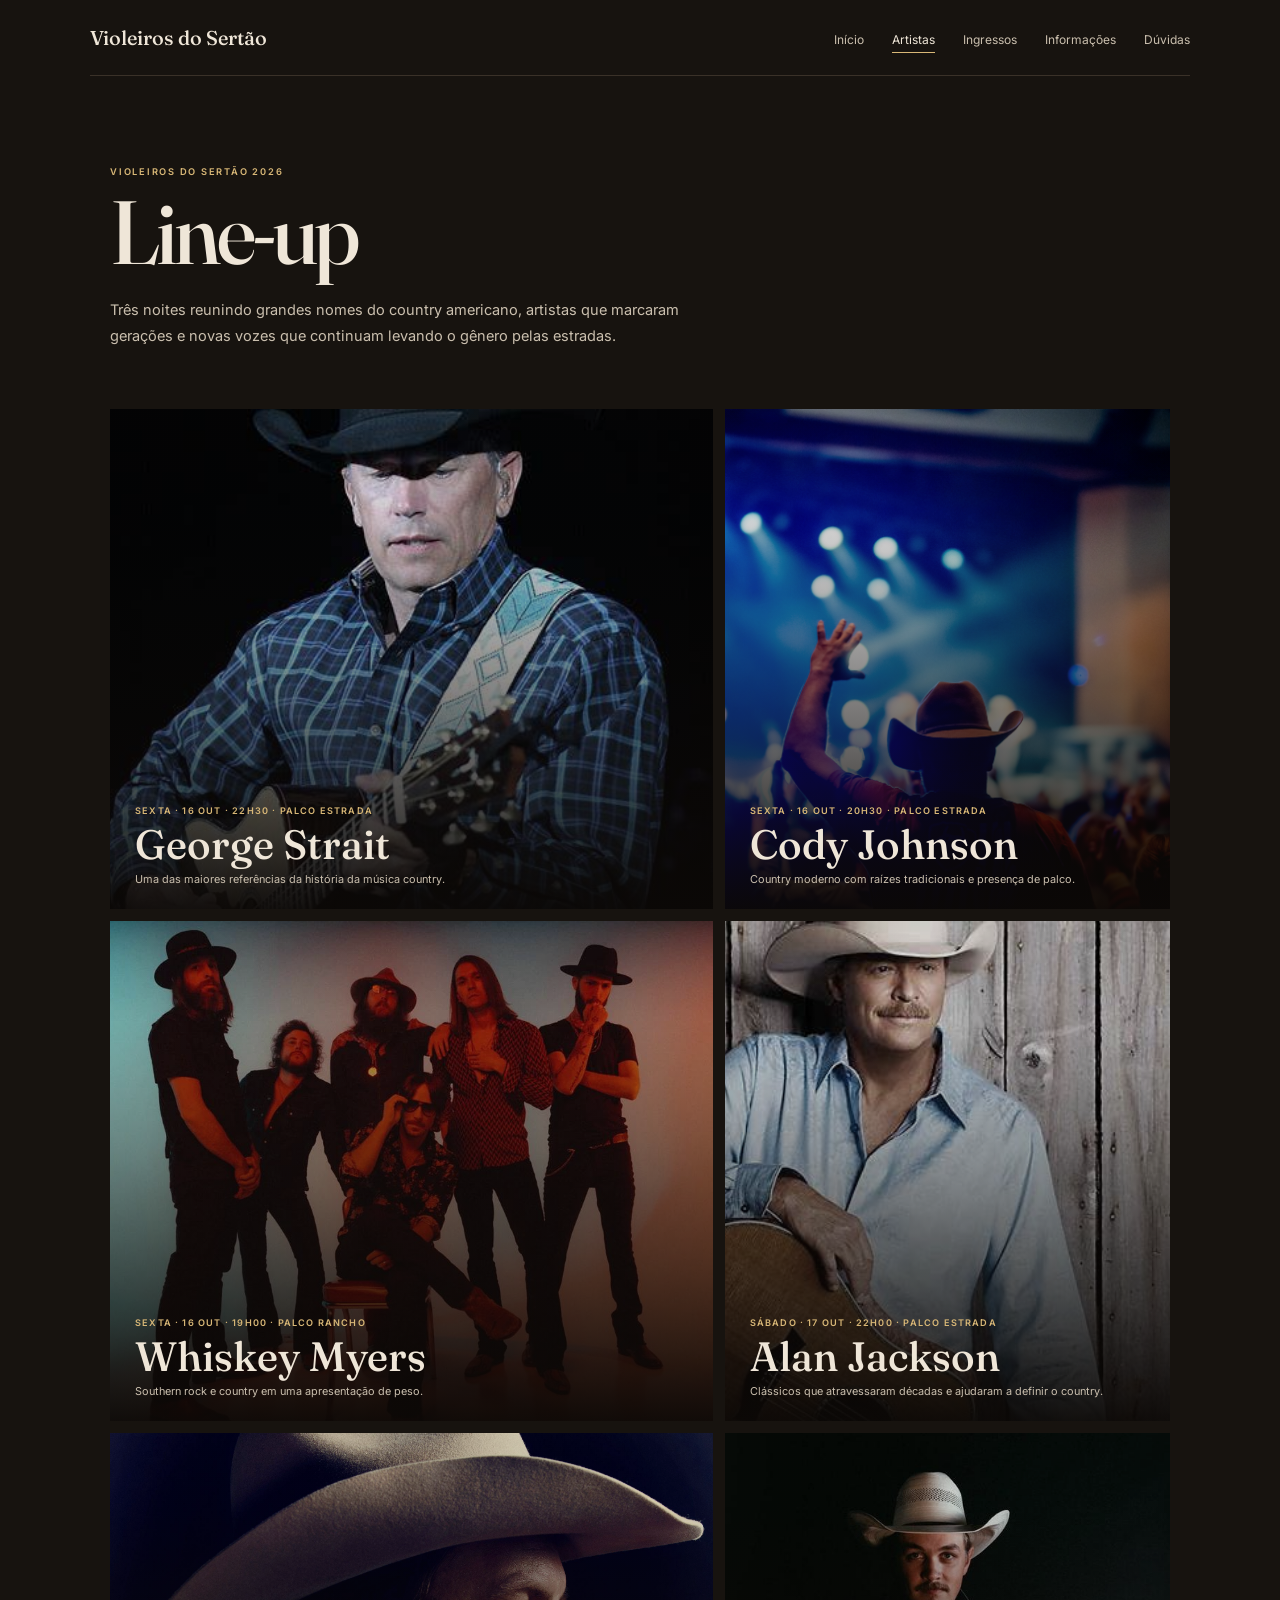
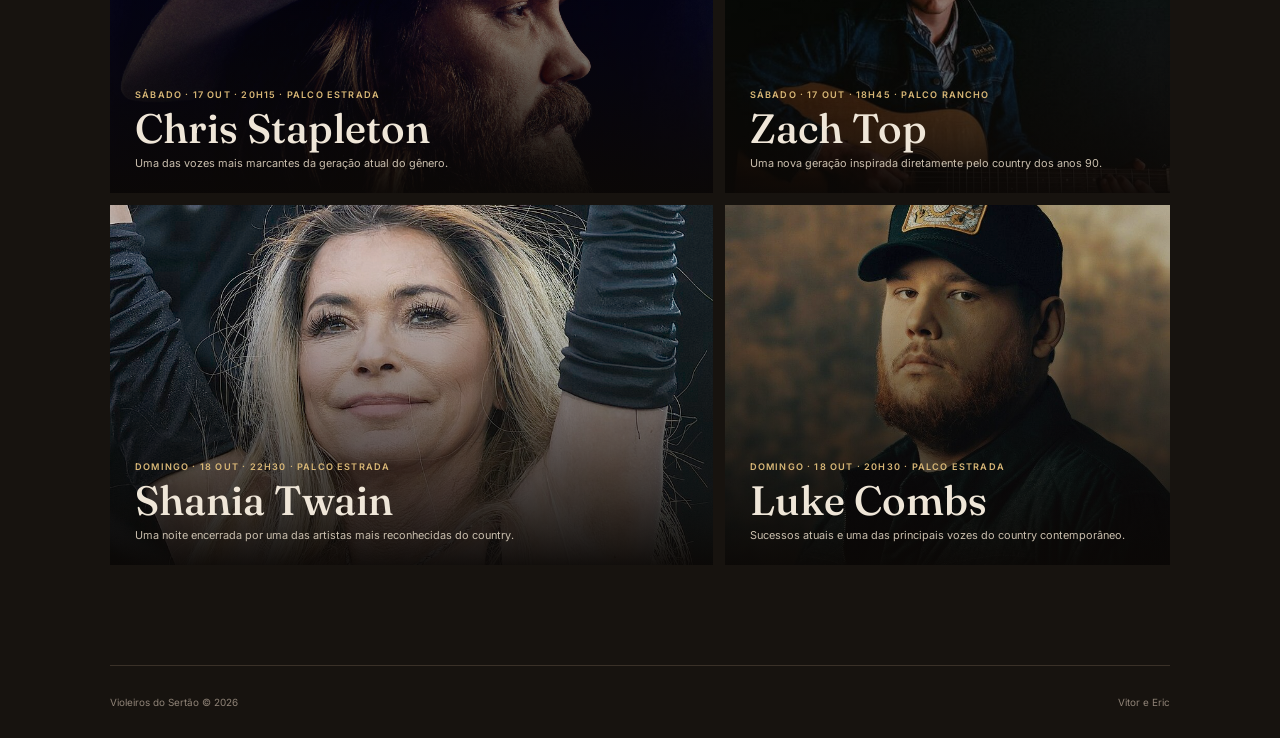
==== pages/artistas.html @ c416d4e2 "pt3" ====
<!DOCTYPE html>
<html lang="pt-BR">

<head>
<meta charset="UTF-8">
<meta name="viewport" content="width=device-width, initial-scale=1, viewport-fit=cover">
<title>Line-up | Violeiros do Sertão</title>

<link rel="preconnect" href="https://fonts.googleapis.com">
<link rel="preconnect" href="https://fonts.gstatic.com" crossorigin>
<link href="https://fonts.googleapis.com/css2?family=Fraunces:opsz,wght@9..144,400;9..144,500;9..144,600&family=Inter:wght@400;500;600&display=swap" rel="stylesheet">

<link rel="stylesheet" href="../styles/artistas.css">
</head>

<body>

<header class="cabecalho">

    <a href="../index.html" class="logo">
        Violeiros do Sertão
    </a>

    <nav>
        <a href="../index.html">Início</a>
        <a href="artistas.html">Artistas</a>
        <a href="ingressos.html">Ingressos</a>
        <a href="informacoes.html">Informações</a>
        <a href="contato.html">Dúvidas</a>
    </nav>

</header>

<main>

<section class="lineup">

    <header class="titulo">

        <span>VIOLEIROS DO SERTÃO 2026</span>

        <h1>Line-up</h1>

        <p>
            Três noites reunindo grandes nomes do country americano, artistas que marcaram gerações e novas vozes que continuam levando o gênero pelas estradas.
        </p>

    </header>

    <div class="artistas">

        <article class="artista">

            <img
                src="../img/george-strait.jpg"
                alt="George Strait"
                onerror="this.onerror=null;this.src='../img/hero.jpg';"
            >

            <div>
                <small>SEXTA · 16 OUT · 22H30 · PALCO ESTRADA</small>
                <h2>George Strait</h2>
                <p>Uma das maiores referências da história da música country.</p>
            </div>

        </article>

        <article class="artista">

            <img
                src="../img/cody-johnson.jpg"
                alt="Cody Johnson"
                onerror="this.onerror=null;this.src='../img/hero.jpg';"
            >

            <div>
                <small>SEXTA · 16 OUT · 20H30 · PALCO ESTRADA</small>
                <h2>Cody Johnson</h2>
                <p>Country moderno com raízes tradicionais e presença de palco.</p>
            </div>

        </article>

        <article class="artista">

            <img
                src="../img/whiskey-myers.jpg"
                alt="Whiskey Myers"
                onerror="this.onerror=null;this.src='../img/hero.jpg';"
            >

            <div>
                <small>SEXTA · 16 OUT · 19H00 · PALCO RANCHO</small>
                <h2>Whiskey Myers</h2>
                <p>Southern rock e country em uma apresentação de peso.</p>
            </div>

        </article>

        <article class="artista">

            <img
                src="../img/alan-jackson.jpg"
                alt="Alan Jackson"
                onerror="this.onerror=null;this.src='../img/hero.jpg';"
            >

            <div>
                <small>SÁBADO · 17 OUT · 22H00 · PALCO ESTRADA</small>
                <h2>Alan Jackson</h2>
                <p>Clássicos que atravessaram décadas e ajudaram a definir o country.</p>
            </div>

        </article>

        <article class="artista">

            <img
                src="../img/chris-stapleton.jpg"
                alt="Chris Stapleton"
                onerror="this.onerror=null;this.src='../img/hero.jpg';"
            >

            <div>
                <small>SÁBADO · 17 OUT · 20H15 · PALCO ESTRADA</small>
                <h2>Chris Stapleton</h2>
                <p>Uma das vozes mais marcantes da geração atual do gênero.</p>
            </div>

        </article>

        <article class="artista">

            <img
                src="../img/zach-top.jpg"
                alt="Zach Top"
                onerror="this.onerror=null;this.src='../img/hero.jpg';"
            >

            <div>
                <small>SÁBADO · 17 OUT · 18H45 · PALCO RANCHO</small>
                <h2>Zach Top</h2>
                <p>Uma nova geração inspirada diretamente pelo country dos anos 90.</p>
            </div>

        </article>

        <article class="artista">

            <img
                src="../img/shania-twain.jpg"
                alt="Shania Twain"
                onerror="this.onerror=null;this.src='../img/hero.jpg';"
            >

            <div>
                <small>DOMINGO · 18 OUT · 22H30 · PALCO ESTRADA</small>
                <h2>Shania Twain</h2>
                <p>Uma noite encerrada por uma das artistas mais reconhecidas do country.</p>
            </div>

        </article>

        <article class="artista">

            <img
                src="../img/luke-combs.jpg"
                alt="Luke Combs"
                onerror="this.onerror=null;this.src='../img/hero.jpg';"
            >

            <div>
                <small>DOMINGO · 18 OUT · 20H30 · PALCO ESTRADA</small>
                <h2>Luke Combs</h2>
                <p>Sucessos atuais e uma das principais vozes do country contemporâneo.</p>
            </div>

        </article>

    </div>

</section>

</main>

<footer class="rodape">

    <p>Violeiros do Sertão © 2026</p>
    <p>Vitor e Eric</p>

</footer>

</body>
</html>
---- styles/artistas.css ----
:root{
    --bg:#17130f;
    --surface:#221c17;
    --surface-light:#2a221b;
    --wine:#6e2536;
    --wine-light:#873149;
    --cream:#efe6d8;
    --cream-soft:#cabfae;
    --gold:#d9b877;
    --border:#3a3128;
    --muted:#8f8377;
}

*{
    box-sizing:border-box;
}

html{
    scroll-behavior:smooth;
}

body{
    margin:0;
    min-width:320px;
    background:var(--bg);
    color:var(--cream);
    font-family:"Inter",sans-serif;
    overflow-x:hidden;
}

a{
    color:inherit;
    text-decoration:none;
}

img{
    display:block;
    width:100%;
}

.cabecalho{
    width:min(1100px,calc(100% - 48px));
    min-height:76px;
    margin:0 auto;
    border-bottom:1px solid var(--border);
    display:flex;
    align-items:center;
    justify-content:space-between;
    gap:40px;
}

.logo{
    font-family:"Fraunces",serif;
    font-size:1.25rem;
    font-weight:500;
}

.cabecalho nav{
    display:flex;
    align-items:center;
    gap:28px;
}

.cabecalho nav a{
    position:relative;
    padding:29px 0 26px;
    color:var(--cream-soft);
    font-size:.75rem;
    transition:color .2s ease;
}

.cabecalho nav a:hover{
    color:var(--cream);
}

.cabecalho nav a:nth-child(2){
    color:var(--cream);
}

.cabecalho nav a:nth-child(2)::after{
    content:"";
    position:absolute;
    left:0;
    bottom:20px;
    width:100%;
    height:1px;
    background:var(--gold);
}

.lineup{
    width:min(1060px,calc(100% - 48px));
    margin:0 auto;
    padding:90px 0 100px;
}

.titulo{
    max-width:700px;
    margin-bottom:60px;
}

.titulo > span{
    display:block;
    margin-bottom:15px;
    color:var(--gold);
    font-size:.58rem;
    font-weight:600;
    letter-spacing:.19em;
}

.titulo h1{
    margin:0;
    font-family:"Fraunces",serif;
    font-size:clamp(4rem,7vw,6rem);
    font-weight:500;
    line-height:.9;
    letter-spacing:-.04em;
}

.titulo p{
    max-width:570px;
    margin:24px 0 0;
    color:var(--cream-soft);
    font-size:.91rem;
    line-height:1.8;
}

.artistas{
    display:grid;
    grid-template-columns:1.15fr .85fr;
    gap:12px;
}

.artista{
    position:relative;
    min-height:360px;
    overflow:hidden;
    background:var(--surface);
}

.artista:nth-child(1),
.artista:nth-child(4){
    min-height:500px;
}

.artista img{
    position:absolute;
    inset:0;
    width:100%;
    height:100%;
    object-fit:cover;
    object-position:center 18%;
    filter:saturate(.85) brightness(.9);
    transition:
        transform .5s ease,
        filter .5s ease;
}

.artista:nth-child(1) img{
    object-position:center 14%;
}

.artista:nth-child(2) img{
    object-position:center 18%;
}

.artista:hover img{
    transform:scale(1.03);
    filter:saturate(.95) brightness(1);
}

.artista::after{
    content:"";
    position:absolute;
    inset:0;
    background:
        linear-gradient(
            to top,
            rgba(11,8,6,.96) 0%,
            rgba(11,8,6,.3) 55%,
            rgba(11,8,6,.04) 80%
        );
}

.artista > div{
    position:absolute;
    z-index:2;
    left:25px;
    right:25px;
    bottom:23px;
}

.artista small{
    display:block;
    margin-bottom:8px;
    color:var(--gold);
    font-size:.57rem;
    font-weight:600;
    letter-spacing:.13em;
}

.artista h2{
    margin:0;
    font-family:"Fraunces",serif;
    font-size:clamp(2rem,3.2vw,3.2rem);
    font-weight:500;
    line-height:1;
}

.artista p{
    margin:7px 0 0;
    color:var(--cream-soft);
    font-size:.68rem;
}

.rodape{
    width:min(1060px,calc(100% - 48px));
    margin:0 auto;
    padding:30px 0;
    border-top:1px solid var(--border);
    display:flex;
    justify-content:space-between;
    gap:25px;
}

.rodape p{
    margin:0;
    color:var(--muted);
    font-size:.62rem;
}

@media(max-width:800px){

    .cabecalho{
        width:calc(100% - 40px);
        padding:18px 0;
        align-items:flex-start;
    }

    .cabecalho nav{
        max-width:65%;
        flex-wrap:wrap;
        justify-content:flex-end;
        gap:10px 18px;
    }

    .cabecalho nav a{
        padding:4px 0;
    }

    .cabecalho nav a:nth-child(2)::after{
        bottom:0;
    }

    .lineup{
        width:calc(100% - 40px);
        padding:65px 0 80px;
    }

    .artistas{
        grid-template-columns:1fr 1fr;
    }

    .artista,
    .artista:nth-child(1),
    .artista:nth-child(4){
        min-height:390px;
    }
}

@media(max-width:600px){

    .cabecalho{
        display:block;
    }

    .logo{
        display:block;
        margin-bottom:17px;
    }

    .cabecalho nav{
        max-width:none;
        justify-content:flex-start;
    }

    .cabecalho nav a{
        font-size:.68rem;
    }

    .titulo{
        margin-bottom:40px;
    }

    .titulo h1{
        font-size:3.8rem;
    }

    .artistas{
        display:flex;
        flex-direction:column;
        gap:10px;
    }

    .artista,
    .artista:nth-child(1),
    .artista:nth-child(4){
        width:100%;
        min-height:0;
        height:390px;
    }

    .artista > div{
        left:20px;
        right:20px;
        bottom:20px;
    }

    .artista h2{
        font-size:2.2rem;
    }

    .rodape{
        width:calc(100% - 40px);
        flex-direction:column;
        gap:7px;
    }
}
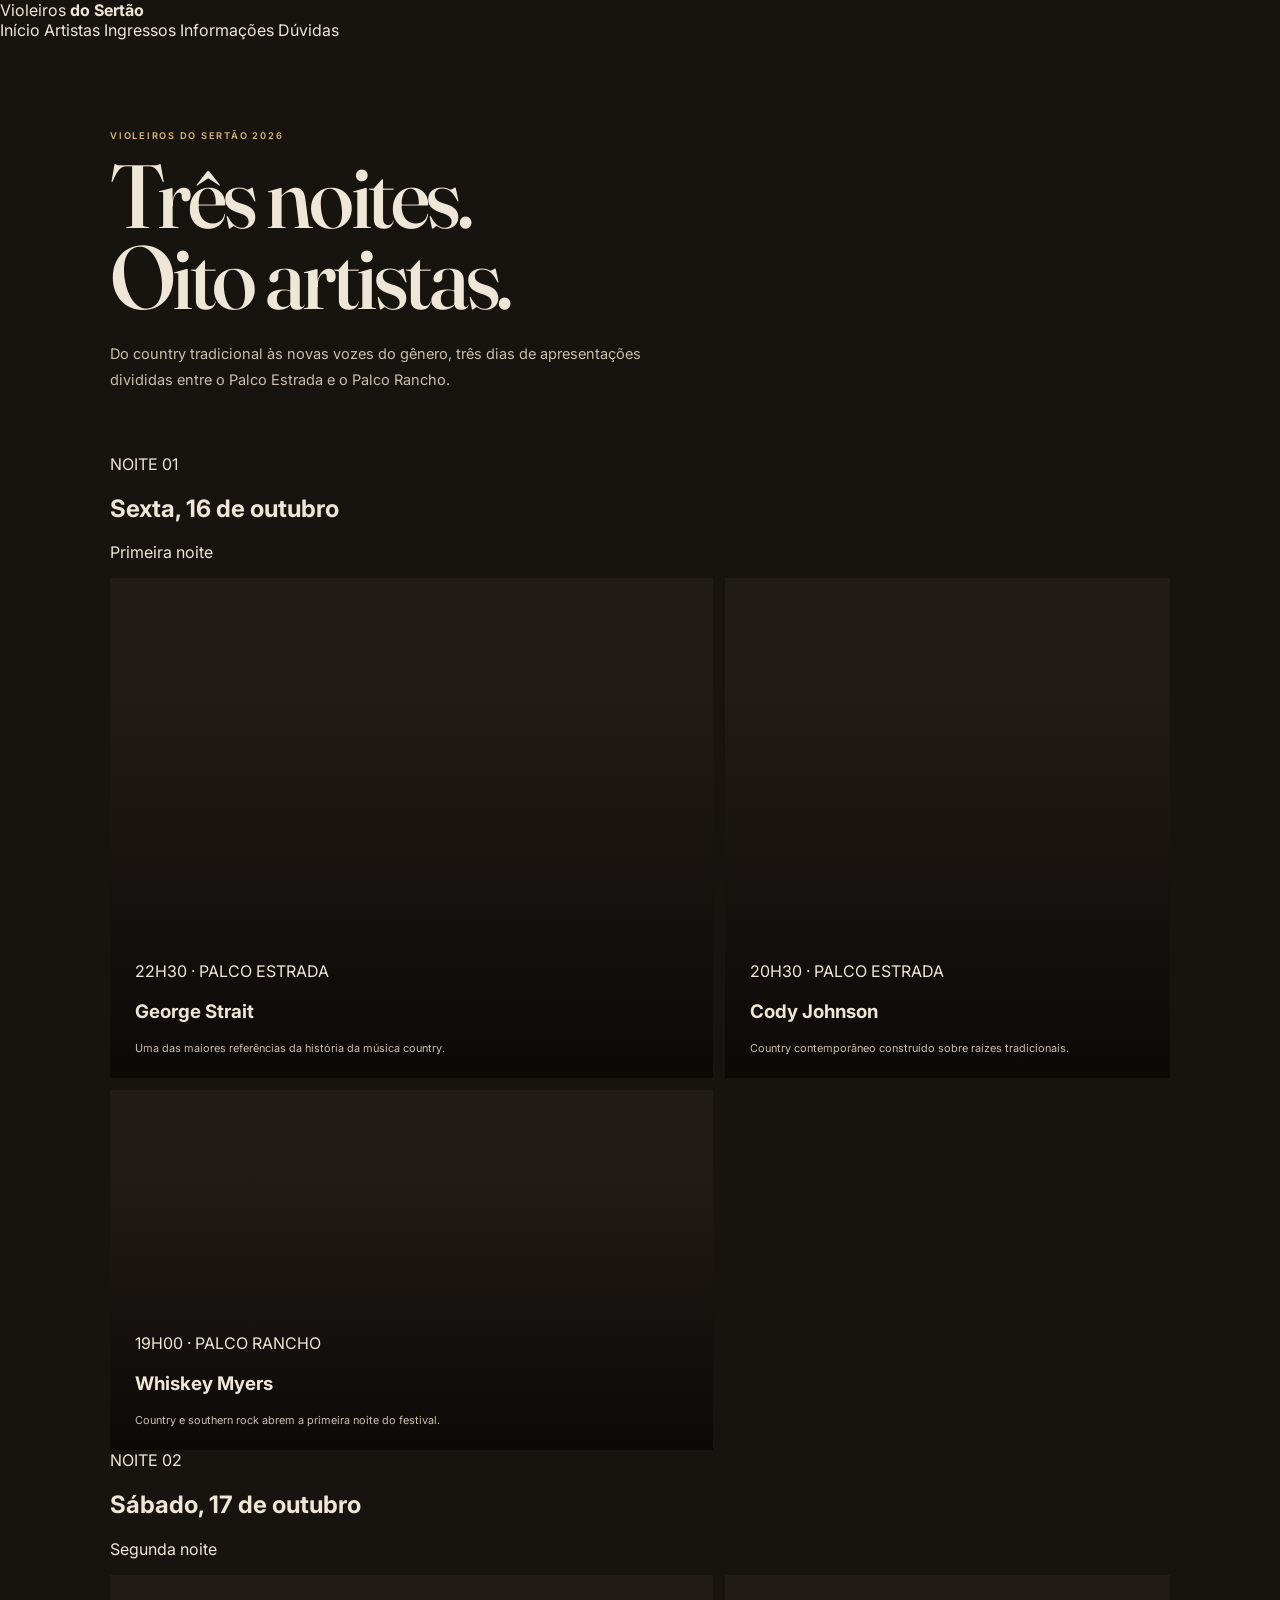
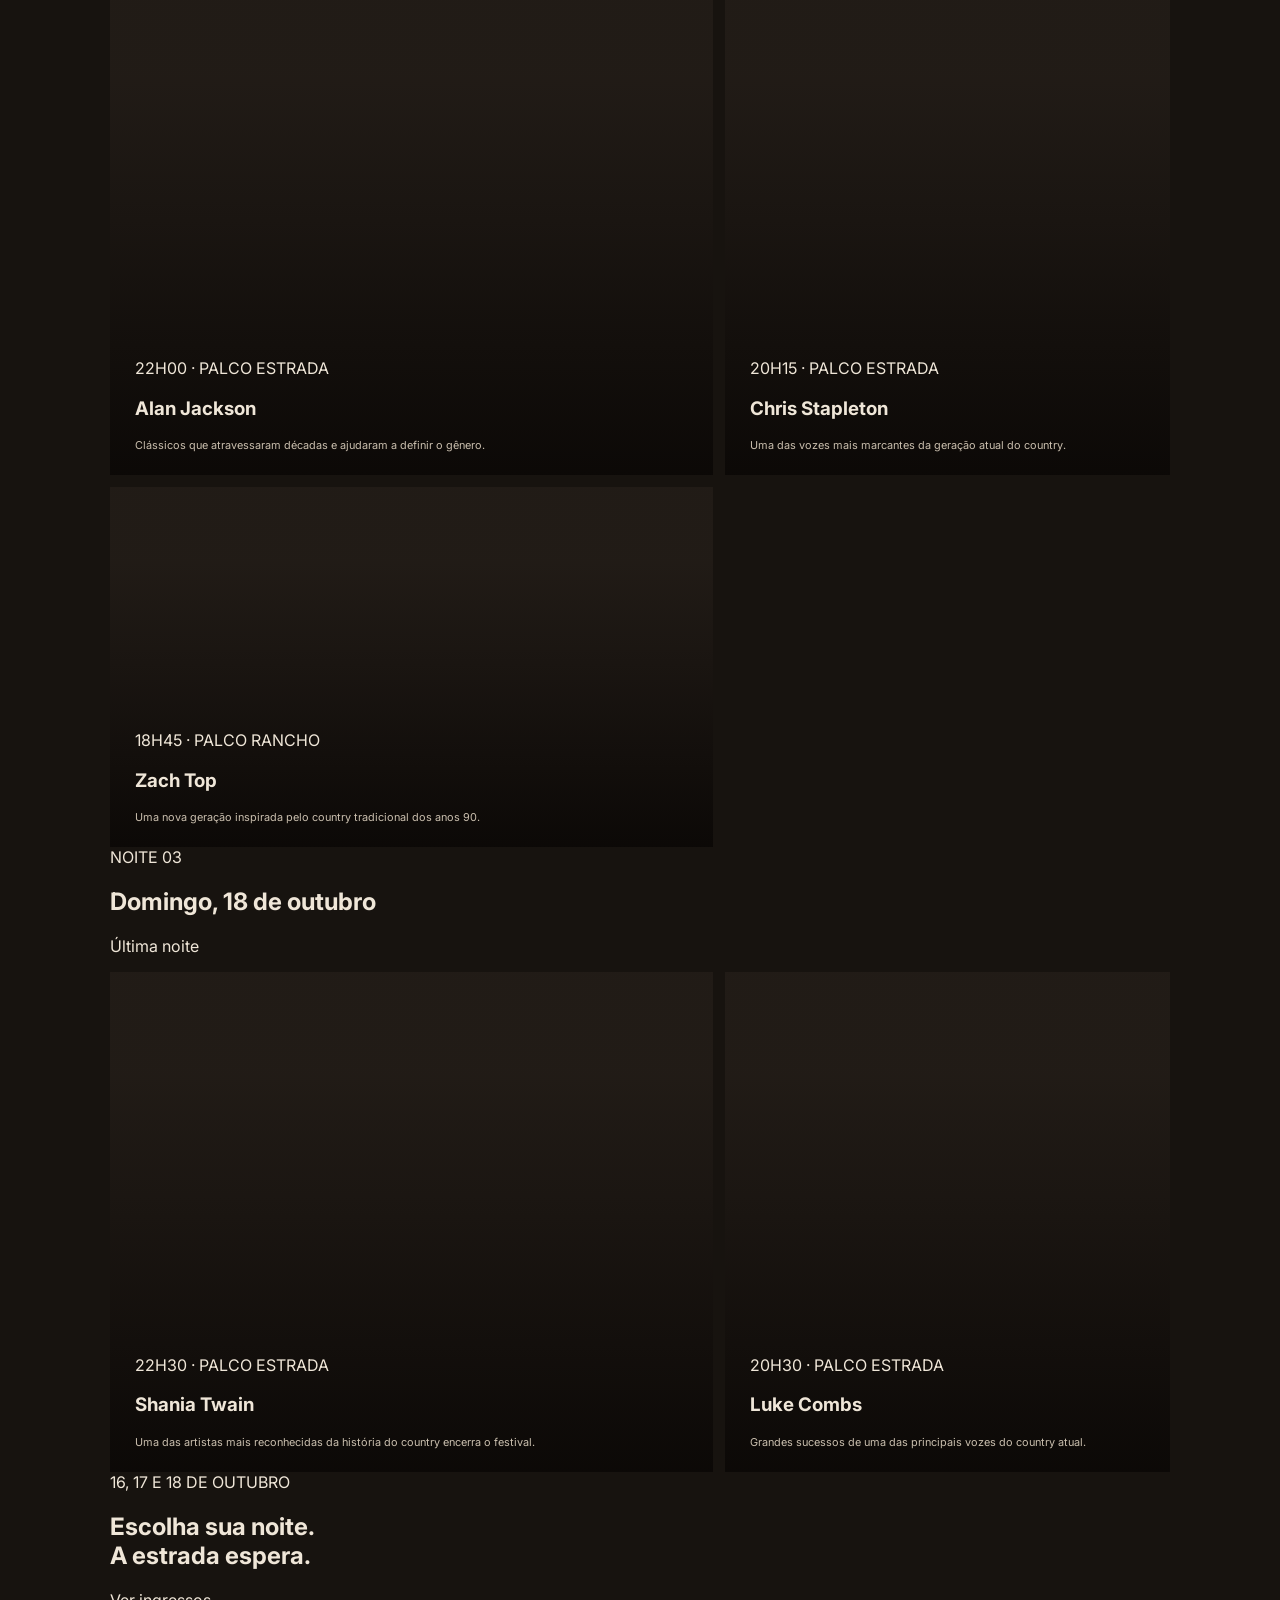
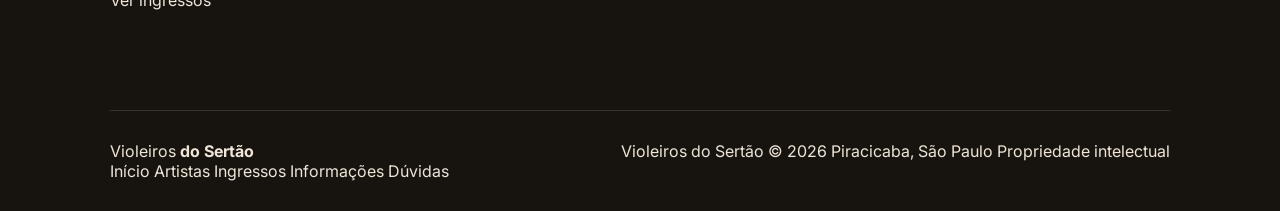
==== commit f6425508: "pt4" ====
--- a/pages/artistas.html
+++ b/pages/artistas.html
@@ -4,7 +4,7 @@
 <head>
 <meta charset="UTF-8">
 <meta name="viewport" content="width=device-width, initial-scale=1, viewport-fit=cover">
-<title>Line-up | Violeiros do Sertão</title>
+<title>Artistas | Violeiros do Sertão</title>
 
 <link rel="preconnect" href="https://fonts.googleapis.com">
 <link rel="preconnect" href="https://fonts.gstatic.com" crossorigin>
@@ -15,19 +15,24 @@
 
 <body>
 
-<header class="cabecalho">
-
-    <a href="../index.html" class="logo">
-        Violeiros do Sertão
-    </a>
-
-    <nav>
-        <a href="../index.html">Início</a>
-        <a href="artistas.html">Artistas</a>
-        <a href="ingressos.html">Ingressos</a>
-        <a href="informacoes.html">Informações</a>
-        <a href="contato.html">Dúvidas</a>
-    </nav>
+<header class="site-header">
+
+    <div class="nav-shell">
+
+        <a href="../index.html" class="brand">
+            <span>Violeiros</span>
+            <strong>do Sertão</strong>
+        </a>
+
+        <nav class="site-nav">
+            <a href="../index.html">Início</a>
+            <a href="artistas.html" class="ativo">Artistas</a>
+            <a href="ingressos.html">Ingressos</a>
+            <a href="informacoes.html">Informações</a>
+            <a href="duvidas.html">Dúvidas</a>
+        </nav>
+
+    </div>
 
 </header>
 
@@ -39,154 +44,235 @@
 
         <span>VIOLEIROS DO SERTÃO 2026</span>
 
-        <h1>Line-up</h1>
-
-        <p>
-            Três noites reunindo grandes nomes do country americano, artistas que marcaram gerações e novas vozes que continuam levando o gênero pelas estradas.
-        </p>
+        <div class="titulo-grid">
+
+            <h1>
+                Três noites.<br>
+                Oito artistas.
+            </h1>
+
+            <p>
+                Do country tradicional às novas vozes do gênero, três dias de apresentações divididas entre o Palco Estrada e o Palco Rancho.
+            </p>
+
+        </div>
 
     </header>
 
-    <div class="artistas">
-
-        <article class="artista">
-
-            <img
-                src="../img/george-strait.jpg"
-                alt="George Strait"
-                onerror="this.onerror=null;this.src='../img/hero.jpg';"
-            >
+    <section class="dia">
+
+        <header class="dia-cabecalho">
 
             <div>
-                <small>SEXTA · 16 OUT · 22H30 · PALCO ESTRADA</small>
-                <h2>George Strait</h2>
-                <p>Uma das maiores referências da história da música country.</p>
+                <span>NOITE 01</span>
+                <h2>Sexta, 16 de outubro</h2>
             </div>
 
-        </article>
-
-        <article class="artista">
-
-            <img
-                src="../img/cody-johnson.jpg"
-                alt="Cody Johnson"
-                onerror="this.onerror=null;this.src='../img/hero.jpg';"
-            >
+            <p>Primeira noite</p>
+
+        </header>
+
+        <div class="artistas artistas-tres">
+
+            <article class="artista">
+
+                <div class="artista-imagem">
+                    <img src="../img/george-strait.jpg" alt="George Strait">
+                </div>
+
+                <div class="artista-info">
+                    <span>22H30 · PALCO ESTRADA</span>
+                    <h3>George Strait</h3>
+                    <p>Uma das maiores referências da história da música country.</p>
+                </div>
+
+            </article>
+
+            <article class="artista">
+
+                <div class="artista-imagem">
+                    <img src="../img/cody-johnson.jpg" alt="Cody Johnson">
+                </div>
+
+                <div class="artista-info">
+                    <span>20H30 · PALCO ESTRADA</span>
+                    <h3>Cody Johnson</h3>
+                    <p>Country contemporâneo construído sobre raízes tradicionais.</p>
+                </div>
+
+            </article>
+
+            <article class="artista">
+
+                <div class="artista-imagem">
+                    <img src="../img/whiskey-myers.jpg" alt="Whiskey Myers">
+                </div>
+
+                <div class="artista-info">
+                    <span>19H00 · PALCO RANCHO</span>
+                    <h3>Whiskey Myers</h3>
+                    <p>Country e southern rock abrem a primeira noite do festival.</p>
+                </div>
+
+            </article>
+
+        </div>
+
+    </section>
+
+    <section class="dia">
+
+        <header class="dia-cabecalho">
 
             <div>
-                <small>SEXTA · 16 OUT · 20H30 · PALCO ESTRADA</small>
-                <h2>Cody Johnson</h2>
-                <p>Country moderno com raízes tradicionais e presença de palco.</p>
+                <span>NOITE 02</span>
+                <h2>Sábado, 17 de outubro</h2>
             </div>
 
-        </article>
-
-        <article class="artista">
-
-            <img
-                src="../img/whiskey-myers.jpg"
-                alt="Whiskey Myers"
-                onerror="this.onerror=null;this.src='../img/hero.jpg';"
-            >
+            <p>Segunda noite</p>
+
+        </header>
+
+        <div class="artistas artistas-tres">
+
+            <article class="artista">
+
+                <div class="artista-imagem">
+                    <img src="../img/alan-jackson.jpg" alt="Alan Jackson">
+                </div>
+
+                <div class="artista-info">
+                    <span>22H00 · PALCO ESTRADA</span>
+                    <h3>Alan Jackson</h3>
+                    <p>Clássicos que atravessaram décadas e ajudaram a definir o gênero.</p>
+                </div>
+
+            </article>
+
+            <article class="artista">
+
+                <div class="artista-imagem">
+                    <img src="../img/chris-stapleton.jpg" alt="Chris Stapleton">
+                </div>
+
+                <div class="artista-info">
+                    <span>20H15 · PALCO ESTRADA</span>
+                    <h3>Chris Stapleton</h3>
+                    <p>Uma das vozes mais marcantes da geração atual do country.</p>
+                </div>
+
+            </article>
+
+            <article class="artista">
+
+                <div class="artista-imagem">
+                    <img src="../img/zach-top.jpg" alt="Zach Top">
+                </div>
+
+                <div class="artista-info">
+                    <span>18H45 · PALCO RANCHO</span>
+                    <h3>Zach Top</h3>
+                    <p>Uma nova geração inspirada pelo country tradicional dos anos 90.</p>
+                </div>
+
+            </article>
+
+        </div>
+
+    </section>
+
+    <section class="dia">
+
+        <header class="dia-cabecalho">
 
             <div>
-                <small>SEXTA · 16 OUT · 19H00 · PALCO RANCHO</small>
-                <h2>Whiskey Myers</h2>
-                <p>Southern rock e country em uma apresentação de peso.</p>
+                <span>NOITE 03</span>
+                <h2>Domingo, 18 de outubro</h2>
             </div>
 
-        </article>
-
-        <article class="artista">
-
-            <img
-                src="../img/alan-jackson.jpg"
-                alt="Alan Jackson"
-                onerror="this.onerror=null;this.src='../img/hero.jpg';"
-            >
-
-            <div>
-                <small>SÁBADO · 17 OUT · 22H00 · PALCO ESTRADA</small>
-                <h2>Alan Jackson</h2>
-                <p>Clássicos que atravessaram décadas e ajudaram a definir o country.</p>
-            </div>
-
-        </article>
-
-        <article class="artista">
-
-            <img
-                src="../img/chris-stapleton.jpg"
-                alt="Chris Stapleton"
-                onerror="this.onerror=null;this.src='../img/hero.jpg';"
-            >
-
-            <div>
-                <small>SÁBADO · 17 OUT · 20H15 · PALCO ESTRADA</small>
-                <h2>Chris Stapleton</h2>
-                <p>Uma das vozes mais marcantes da geração atual do gênero.</p>
-            </div>
-
-        </article>
-
-        <article class="artista">
-
-            <img
-                src="../img/zach-top.jpg"
-                alt="Zach Top"
-                onerror="this.onerror=null;this.src='../img/hero.jpg';"
-            >
-
-            <div>
-                <small>SÁBADO · 17 OUT · 18H45 · PALCO RANCHO</small>
-                <h2>Zach Top</h2>
-                <p>Uma nova geração inspirada diretamente pelo country dos anos 90.</p>
-            </div>
-
-        </article>
-
-        <article class="artista">
-
-            <img
-                src="../img/shania-twain.jpg"
-                alt="Shania Twain"
-                onerror="this.onerror=null;this.src='../img/hero.jpg';"
-            >
-
-            <div>
-                <small>DOMINGO · 18 OUT · 22H30 · PALCO ESTRADA</small>
-                <h2>Shania Twain</h2>
-                <p>Uma noite encerrada por uma das artistas mais reconhecidas do country.</p>
-            </div>
-
-        </article>
-
-        <article class="artista">
-
-            <img
-                src="../img/luke-combs.jpg"
-                alt="Luke Combs"
-                onerror="this.onerror=null;this.src='../img/hero.jpg';"
-            >
-
-            <div>
-                <small>DOMINGO · 18 OUT · 20H30 · PALCO ESTRADA</small>
-                <h2>Luke Combs</h2>
-                <p>Sucessos atuais e uma das principais vozes do country contemporâneo.</p>
-            </div>
-
-        </article>
+            <p>Última noite</p>
+
+        </header>
+
+        <div class="artistas artistas-dois">
+
+            <article class="artista">
+
+                <div class="artista-imagem">
+                    <img src="../img/shania-twain.jpg" alt="Shania Twain">
+                </div>
+
+                <div class="artista-info">
+                    <span>22H30 · PALCO ESTRADA</span>
+                    <h3>Shania Twain</h3>
+                    <p>Uma das artistas mais reconhecidas da história do country encerra o festival.</p>
+                </div>
+
+            </article>
+
+            <article class="artista">
+
+                <div class="artista-imagem">
+                    <img src="../img/luke-combs.jpg" alt="Luke Combs">
+                </div>
+
+                <div class="artista-info">
+                    <span>20H30 · PALCO ESTRADA</span>
+                    <h3>Luke Combs</h3>
+                    <p>Grandes sucessos de uma das principais vozes do country atual.</p>
+                </div>
+
+            </article>
+
+        </div>
+
+    </section>
+
+    <section class="chamada-final">
+
+        <div>
+            <span>16, 17 E 18 DE OUTUBRO</span>
+
+            <h2>
+                Escolha sua noite.<br>
+                A estrada espera.
+            </h2>
+        </div>
+
+        <a href="ingressos.html">
+            Ver ingressos
+        </a>
+
+    </section>
+
+</section>
+
+</main>
+
+<footer class="rodape">
+
+    <div class="rodape-topo">
+
+        <a href="../index.html" class="brand">
+            <span>Violeiros</span>
+            <strong>do Sertão</strong>
+        </a>
+
+        <nav>
+            <a href="../index.html">Início</a>
+            <a href="artistas.html">Artistas</a>
+            <a href="ingressos.html">Ingressos</a>
+            <a href="informacoes.html">Informações</a>
+            <a href="duvidas.html">Dúvidas</a>
+        </nav>
 
     </div>
 
-</section>
-
-</main>
-
-<footer class="rodape">
-
-    <p>Violeiros do Sertão © 2026</p>
-    <p>Vitor e Eric</p>
+    <div class="rodape-final">
+        <span>Violeiros do Sertão © 2026</span>
+        <span>Piracicaba, São Paulo</span>
+        <span>Propriedade intelectual</span>
+    </div>
 
 </footer>
 
